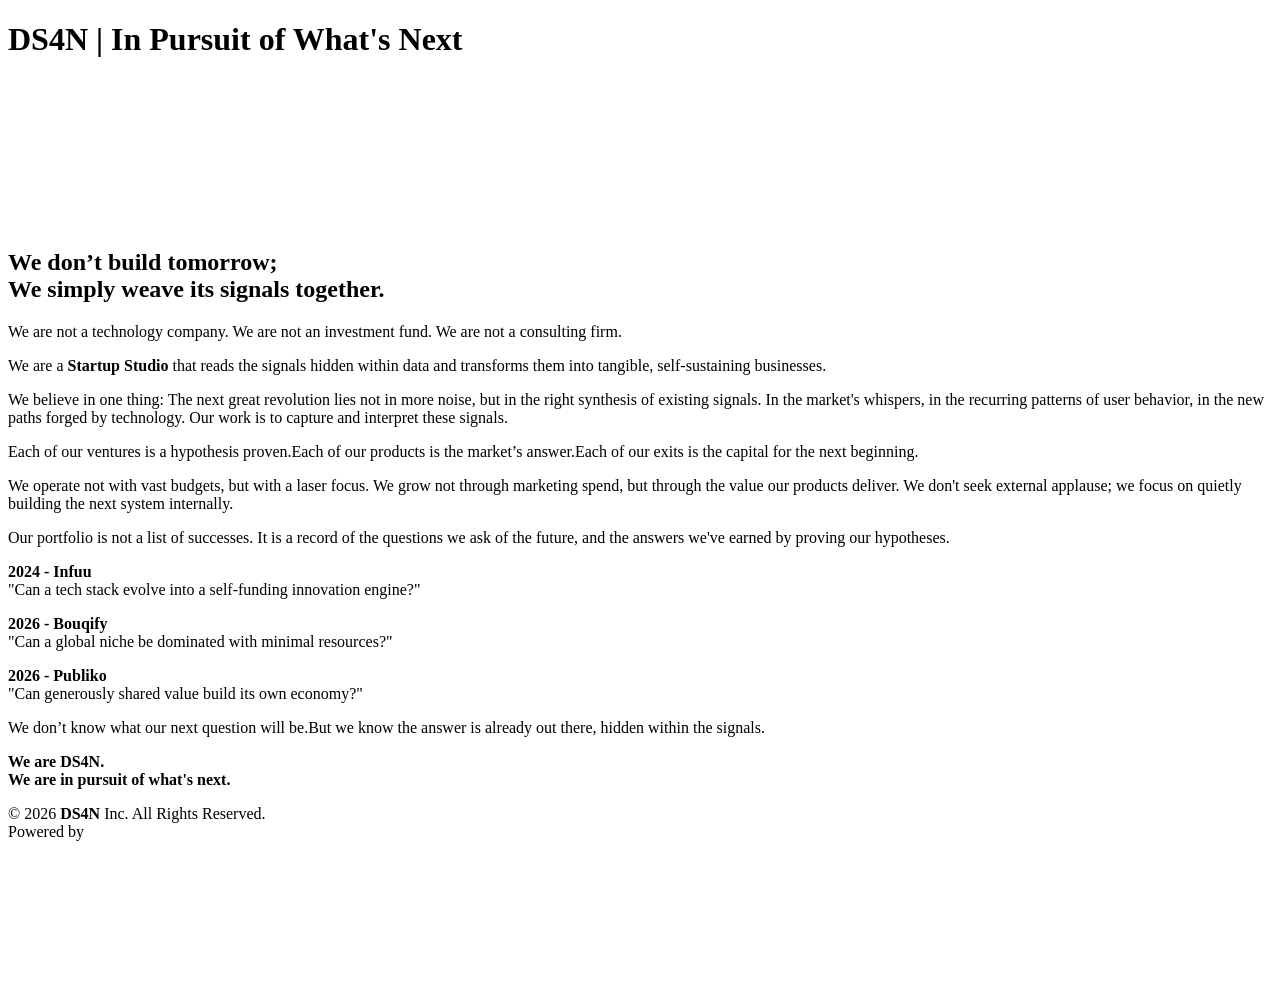
==== index.html @ c6f014de "add index.html" ====
<!DOCTYPE html>
<html lang="en">

<head>
    <meta charset="utf-8">
    <meta http-equiv="X-UA-Compatible" content="IE=edge">
    <meta name="viewport" content="width=device-width, user-scalable=yes, initial-scale=1, maximum-scale=5">
    <title>DS4N | In Pursuit of What's Next</title>
    <meta name="HandheldFriendly" content="True">
    <meta name="MobileOptimized" content="320">
	<meta property="og:locale" content="en-us" />
    <meta property="og:title"
        content="DS4N | In Pursuit of What's Next" />
    <meta property="og:description"
        content="We are a Startup Studio that reads the signals hidden in data, transforming them into self-sustaining ventures. We don't follow trends; we pursue what's next." />
    <meta property="og:type" content="article" />
    <meta property="og:image" content="https://www.ds4n.com/assets/img/vinyet.jpg" />
    <meta property="og:url" content="https://www.ds4n.com/" />
    <meta name="twitter:card" content="summary_large_image" />
    <meta name="twitter:title"
        content="DS4N | In Pursuit of What's Next" />
    <meta name="twitter:description"
        content="We are a Startup Studio that reads the signals hidden in data, transforming them into self-sustaining ventures. We don't follow trends; we pursue what's next." />
    <meta name="twitter:image" content="https://www.ds4n.com/assets/img/vinyet.jpg" />
    <meta name="twitter:url" content="https://www.ds4n.com/">
    <meta name="description"
        content="We are a Startup Studio that reads the signals hidden in data, transforming them into self-sustaining ventures. We don't follow trends; we pursue what's next.">
    <meta name="keywords"
        content="DS4N" />
    <meta name="copyright" content="2025, DS4N. All Rights Reserved" />
    <meta name="author" content="DS4N">
    <meta name="rating" content="General" />
    <meta name="robots" content="ALL" />
    <meta name="distribution" content="Global" />
    <link rel="canonical" href="https://www.ds4n.com/">
    <link rel="alternate" href="https://www.ds4n.com/" hreflang="x-default" />
	<link rel="image_src" href="https://www.ds4n.com/assets/img/vinyet.jpg" />
    <link rel="icon" type="image/png" href="/assets/ico/favicon-96x96.png" sizes="96x96" />
    <link rel="icon" type="image/svg+xml" href="/assets/ico/favicon.svg" />
    <link rel="shortcut icon" href="/favicon.ico" />
    <link rel="apple-touch-icon" sizes="180x180" href="/assets/ico/apple-touch-icon.png" />
    <meta name="apple-mobile-web-app-title" content="DS4N" />
    <link rel="manifest" href="/site.webmanifest" />

    <link rel="stylesheet" href="/assets/plugins/bootstrap-5.3.3-dist/css/bootstrap.css">
    <link rel="stylesheet" href="/assets/css/default.css?v=2">
    <link rel="stylesheet" href="/assets/css/responsive.css?v=2">
</head>

<body>
<h1 class="d-none">DS4N | In Pursuit of What's Next</h1>
    <main>
        <div class="container">
            <div class="home">
                <div class="logo">
                    <svg class="icon" width="435" height="145">
                        <use xlink:href="/assets/img/sprite.svg#ds4n-p"></use>
                    </svg>
                </div>
            </div>
            <div class="build">
                <div class="ds4n-summary">
                    <h2>We don’t build tomorrow;<br> We simply weave its signals together.</h2>
                    <p>We are not a technology company. We are not an investment fund. We are not a consulting firm.</p>
                    <p>We are a <strong>Startup Studio</strong> that reads the signals hidden within data and transforms
                        them into tangible, self-sustaining businesses.</p>
                    <p>We believe in one thing: The next great revolution lies not in more noise, but in the right
                        synthesis of existing signals. In the market's whispers, in the recurring patterns of user
                        behavior, in the new paths forged by technology. Our work is to capture and interpret these
                        signals.</p>
                    <p>Each of our ventures is a hypothesis proven.Each of our products is the market’s answer.Each of
                        our exits is the capital for the next beginning.</p>
                    <p>We operate not with vast budgets, but with a laser focus. We grow not through marketing spend, but through the value our products deliver. We don't seek external applause; we focus on quietly
                        building the next system internally.</p>
                    <p>Our portfolio is not a list of successes. It is a record of the questions we ask of the future,
                        and the answers we've earned by proving our hypotheses.</p>
                    <p><strong>2024 - Infuu</strong> <br> "Can a tech stack evolve into a self-funding innovation
                        engine?"</p>
                    <p><strong>2026 - Bouqify</strong> <br>

                        "Can a global niche be dominated with minimal resources?"</p>
                    <p><strong>2026 - Publiko</strong> <br>
                        "Can generously shared value build its own economy?"</p>
                    <p>We don’t know what our next question will be.But we know the answer is already out there, hidden
                        within the signals.</p>
                    <p class="mb-0"><strong>We are DS4N. <br>We are in pursuit of what's next.</strong></p>
                </div>
            </div>
        </div>

    </main>
    <footer id="footer">
        <section class="menu">
            <div class="copyright">
                <div class="container">
                    <div class="copyright-inner row">
                        <div class="col-md copyright-text df11 fw400 text-md-start text-center">
                            &copy; 2026 <strong>DS4N</strong> Inc. All Rights Reserved.
                        </div>
                        <div class="col-md-auto powered-by">
                            <span class="df14 fw400">Powered by</span>
                            <div class="logo">
                                <svg class="icon">
                                    <use xlink:href="/assets/img/sprite.svg#logo"></use>
                                </svg>
                            </div>
                        </div>

                    </div>
                </div>
            </div>
        </section>
    </footer>

    <script src="/assets/plugins/jquery/jquery-3.7.1.min.js"></script>
    <script src="/assets/plugins/jquery/jquery-migrate-1.4.1.min.js"></script>
    <script src="/assets/plugins/bootstrap-5.3.3-dist/js/bootstrap.bundle.min.js"></script>
    <script src="/assets/js/custom.js?v=2"></script>
<script defer src="https://static.cloudflareinsights.com/beacon.min.js/v4513226cdae34746b4dedf0b4dfa099e1781791509496" integrity="sha512-ZE9pZaUXND66v380QUtch/5sE9tPFh2zg45pR2PB0CVkCtOREv2AJKkSidISWkysEuQ0EH8faUU5du78bx87UQ==" data-cf-beacon='{"version":"2024.11.0","token":"d3afbbc1cd934278add8257d89484d7b","r":1,"server_timing":{"name":{"cfCacheStatus":true,"cfEdge":true,"cfExtPri":true,"cfL4":true,"cfOrigin":true,"cfSpeedBrain":true},"location_startswith":null}}' crossorigin="anonymous"></script>
</body>

</html>
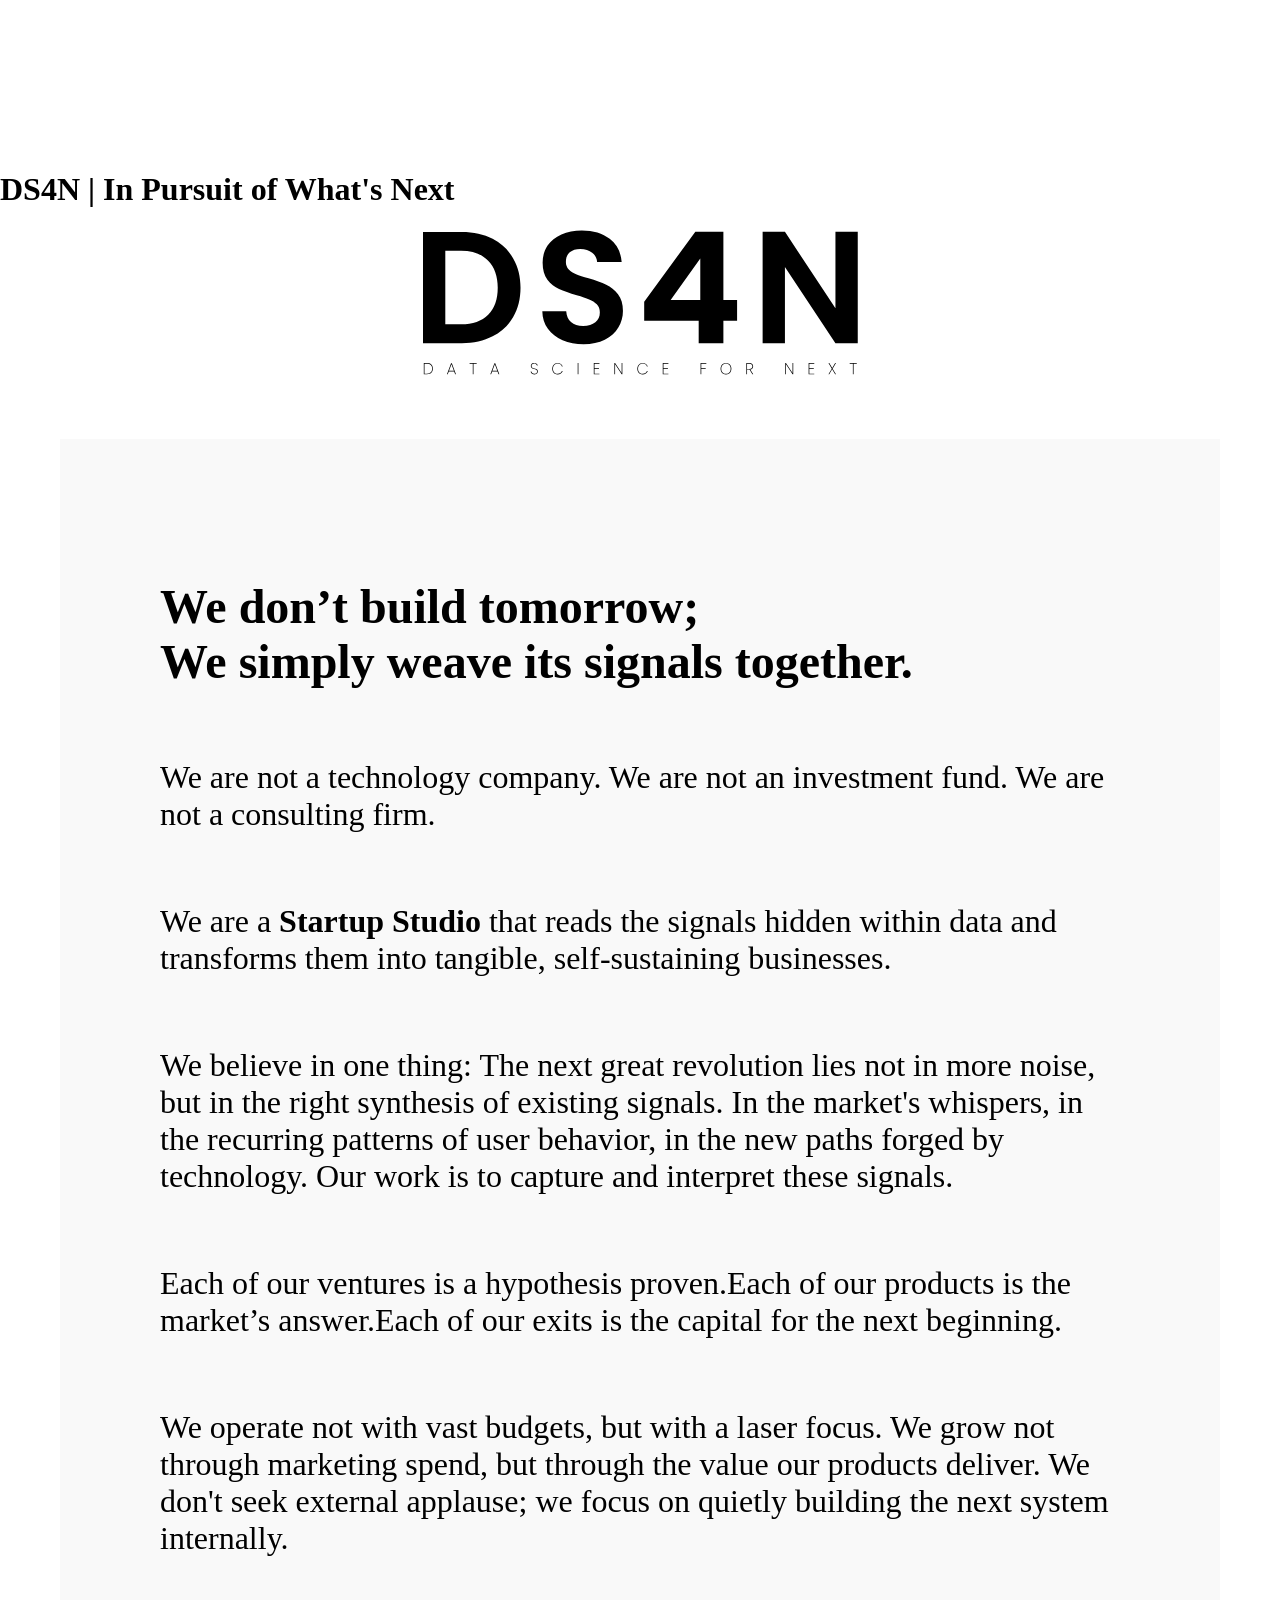
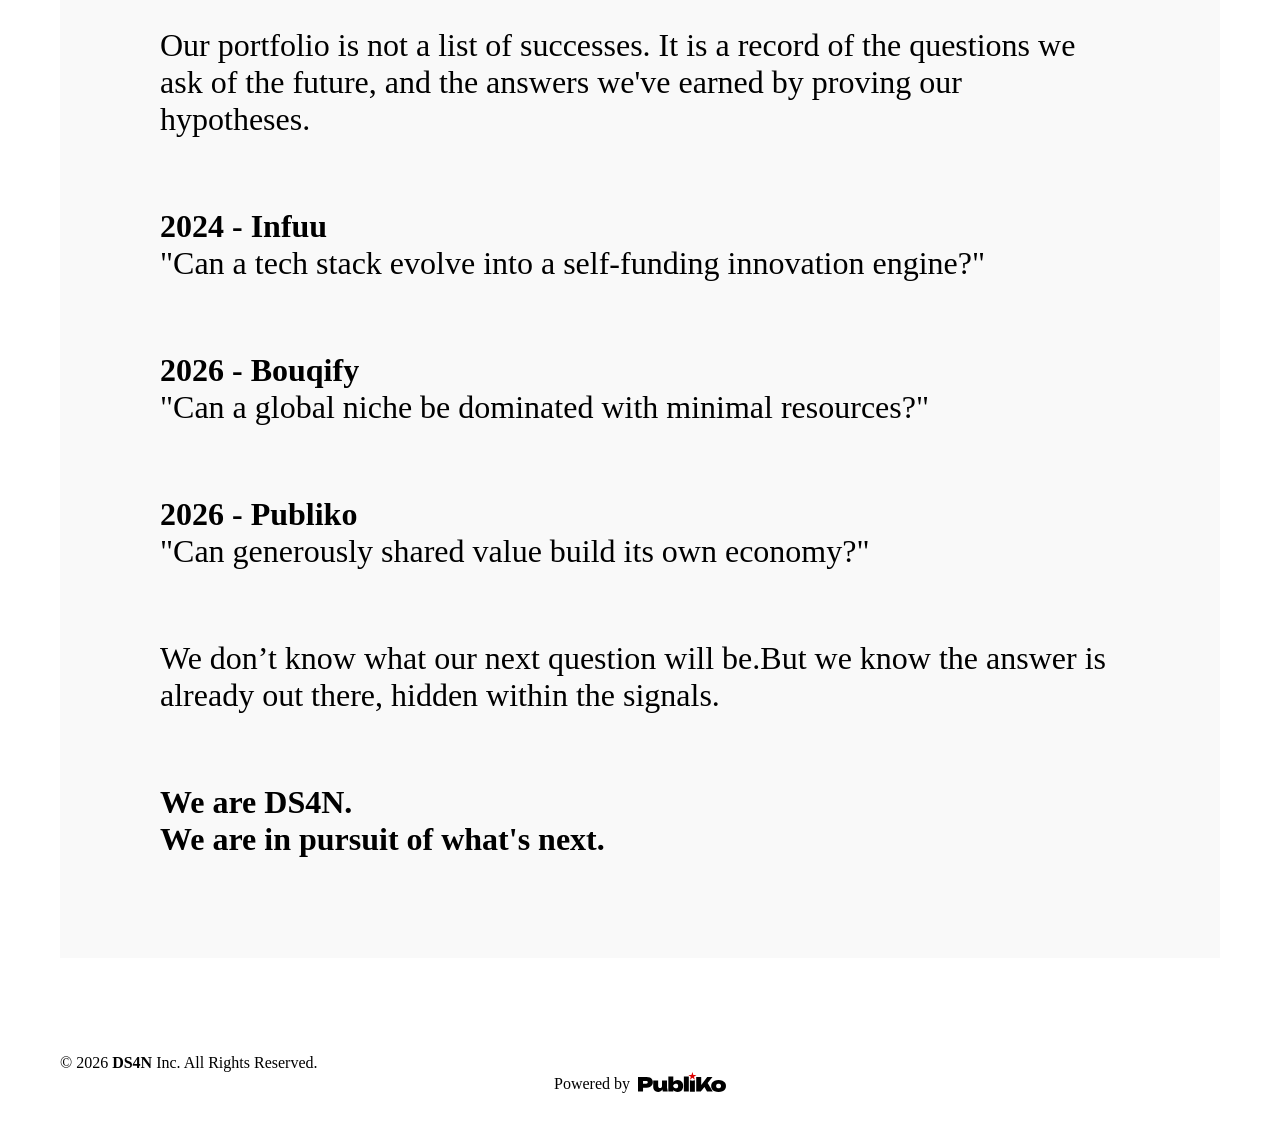
==== commit 1a26d63d: "trigger pages rebuild" ====
--- a/index.html
+++ b/index.html
@@ -119,4 +119,5 @@
 <script defer src="https://static.cloudflareinsights.com/beacon.min.js/v4513226cdae34746b4dedf0b4dfa099e1781791509496" integrity="sha512-ZE9pZaUXND66v380QUtch/5sE9tPFh2zg45pR2PB0CVkCtOREv2AJKkSidISWkysEuQ0EH8faUU5du78bx87UQ==" data-cf-beacon='{"version":"2024.11.0","token":"d3afbbc1cd934278add8257d89484d7b","r":1,"server_timing":{"name":{"cfCacheStatus":true,"cfEdge":true,"cfExtPri":true,"cfL4":true,"cfOrigin":true,"cfSpeedBrain":true},"location_startswith":null}}' crossorigin="anonymous"></script>
 </body>
 
-</html>+</html>
+<!-- published by hermes -->
--- a/assets/css/default.css
+++ b/assets/css/default.css
@@ -0,0 +1,184 @@
+@font-face {
+    font-family: 'Playfair Display';
+    src: url('/assets/fonts/subset-PlayfairDisplay-Medium.woff2') format('woff2'),
+        url('/assets/fonts/subset-PlayfairDisplay-Medium.woff') format('woff');
+    font-weight: 500;
+    font-style: normal;
+    font-display: swap;
+}
+
+@font-face {
+    font-family: 'Playfair Display';
+    src: url('/assets/fonts/subset-PlayfairDisplay-SemiBold.woff2') format('woff2'),
+        url('/assets/fonts/subset-PlayfairDisplay-SemiBold.woff') format('woff');
+    font-weight: 600;
+    font-style: normal;
+    font-display: swap;
+}
+
+@font-face {
+    font-family: 'Playfair Display';
+    src: url('/assets/fonts/subset-PlayfairDisplay-Regular.woff2') format('woff2'),
+        url('/assets/fonts/subset-PlayfairDisplay-Regular.woff') format('woff');
+    font-weight: normal;
+    font-style: normal;
+    font-display: swap;
+}
+
+@font-face {
+    font-family: 'Playfair Display';
+    src: url('/assets/fonts/subset-PlayfairDisplay-Black.woff2') format('woff2'),
+        url('/assets/fonts/subset-PlayfairDisplay-Black.woff') format('woff');
+    font-weight: 900;
+    font-style: normal;
+    font-display: swap;
+}
+
+@font-face {
+    font-family: 'Playfair Display';
+    src: url('/assets/fonts/subset-PlayfairDisplay-ExtraBold.woff2') format('woff2'),
+        url('/assets/fonts/subset-PlayfairDisplay-ExtraBold.woff') format('woff');
+    font-weight: bold;
+    font-style: normal;
+    font-display: swap;
+}
+
+@font-face {
+    font-family: 'Playfair Display';
+    src: url('/assets/fonts/subset-PlayfairDisplay-Bold.woff2') format('woff2'),
+        url('/assets/fonts/subset-PlayfairDisplay-Bold.woff') format('woff');
+    font-weight: bold;
+    font-style: normal;
+    font-display: swap;
+}
+
+@font-face {
+    font-family: 'Roboto';
+    src: url('/assets/fonts/subset-Roboto-Light.woff2') format('woff2'),
+        url('/assets/fonts/subset-Roboto-Light.woff') format('woff');
+    font-weight: 300;
+    font-style: normal;
+    font-display: swap;
+}
+
+@font-face {
+    font-family: 'Roboto';
+    src: url('/assets/fonts/subset-Roboto-Bold.woff2') format('woff2'),
+        url('/assets/fonts/subset-Roboto-Bold.woff') format('woff');
+    font-weight: bold;
+    font-style: normal;
+    font-display: swap;
+}
+
+@font-face {
+    font-family: 'Roboto';
+    src: url('/assets/fonts/subset-Roboto-ExtraBold.woff2') format('woff2'),
+        url('/assets/fonts/subset-Roboto-ExtraBold.woff') format('woff');
+    font-weight: bold;
+    font-style: normal;
+    font-display: swap;
+}
+
+@font-face {
+    font-family: 'Roboto';
+    src: url('/assets/fonts/subset-Roboto-ExtraLight.woff2') format('woff2'),
+        url('/assets/fonts/subset-Roboto-ExtraLight.woff') format('woff');
+    font-weight: 200;
+    font-style: normal;
+    font-display: swap;
+}
+
+@font-face {
+    font-family: 'Roboto';
+    src: url('/assets/fonts/subset-Roboto-Medium.woff2') format('woff2'),
+        url('/assets/fonts/subset-Roboto-Medium.woff') format('woff');
+    font-weight: 500;
+    font-style: normal;
+    font-display: swap;
+}
+
+@font-face {
+    font-family: 'Roboto';
+    src: url('/assets/fonts/subset-Roboto-SemiBold.woff2') format('woff2'),
+        url('/assets/fonts/subset-Roboto-SemiBold.woff') format('woff');
+    font-weight: 600;
+    font-style: normal;
+    font-display: swap;
+}
+
+@font-face {
+    font-family: 'Roboto';
+    src: url('/assets/fonts/subset-Roboto-Regular.woff2') format('woff2'),
+        url('/assets/fonts/subset-Roboto-Regular.woff') format('woff');
+    font-weight: normal;
+    font-style: normal;
+    font-display: swap;
+}
+
+@font-face {
+    font-family: 'Roboto';
+    src: url('/assets/fonts/subset-Roboto-Thin.woff2') format('woff2'),
+        url('/assets/fonts/subset-Roboto-Thin.woff') format('woff');
+    font-weight: 100;
+    font-style: normal;
+    font-display: swap;
+}
+
+@font-face {
+    font-family: 'Roboto';
+    src: url('/assets/fonts/subset-Roboto-Black.woff2') format('woff2'),
+        url('/assets/fonts/subset-Roboto-Black.woff') format('woff');
+    font-weight: 900;
+    font-style: normal;
+    font-display: swap;
+}
+
+
+
+
+
+
+
+
+
+body{font-family: "Playfair Display", serif;padding:0; margin:0;}
+.row, .container{
+    --bs-gutter-x: 1.875rem;
+}
+
+.build .ds4n-summary p, .build h2{margin-bottom: 70px;}
+.build p:last-child{margin-bottom: 0;}
+.build h2{font-size: 48px;}
+.build p{font-size: 32px;}
+.home{display: flex; align-items: center; justify-content: center;}
+.home a{display: inline-block;}
+.home .logo .icon{width: 100%; max-width: 435px; height: auto;}
+.build{padding: 60px;}
+.ds4n-summary{padding: 100px; background-color: #f9f9f9;}
+#footer .copyright{ color: #000; padding: 36px 0; }
+.copyright-inner {
+    align-items: center; 
+    flex-wrap: wrap;
+    gap: 20px;
+    padding: 0 60px;
+    font-family: "Roboto", serif;
+}
+
+.powered-by {
+    display: flex;
+    align-items: center; 
+    justify-content: center;
+    gap: 8px;
+}
+
+.powered-by .logo {
+    display: inline-flex;
+    align-items: center;
+    margin-bottom: 5px;
+}
+
+.powered-by .logo .icon {
+    width: 88px;
+    height: 20px;
+    color: #000;
+}
--- a/assets/css/responsive.css
+++ b/assets/css/responsive.css
@@ -0,0 +1,46 @@
+@media (min-width: 62em) {
+    body{padding-top:150px;}
+}
+@media (max-width: 61.95em) {
+    .container{
+        --bs-gutter-x: 2.5rem;
+    }
+    .row{
+        --bs-gutter-x: 1.5rem;
+    }
+    body{padding-top:71px;}
+    .container, .container-lg, .container-md, .container-sm, .container-xl, .container-xxl {max-width: 100%;}
+
+    .build{padding: 20px 0;}
+    .ds4n-summary{padding: 30px;}
+    .build .ds4n-summary p, .build h2{margin-bottom: 30px;}
+    .build h2{font-size: 36px;}
+    .build p{font-size: 20px;}
+}
+@media (max-width: 47.95em) {
+
+}
+@media (max-width: 24.95em) {
+
+}
+@media (min-width: 48em) and (max-width: 61.95em) {
+
+}
+@media (min-width: 62em) and (max-width: 74.95em) {
+
+}
+@media (min-width: 75em) {
+    .content p, .content .h1, .content .h2, .content .h3, .content .h4, .content .h5, .content .h6, .content h1, .content h2, .content h3, .content h4, .content h5, .content h6{margin-bottom: 1.875rem;}
+}
+
+/* @media (min-width: 48em) and (max-width: 74.99em) {
+    h1.df24{line-height: 1.2;}
+} */
+
+@media (min-width: 75em) and (max-width: 87.49em) {
+
+}
+
+@media (min-width: 87.5em) {
+    .container, .container-lg, .container-md, .container-sm, .container-xl, .container-xxl {max-width: 1400px;}
+}
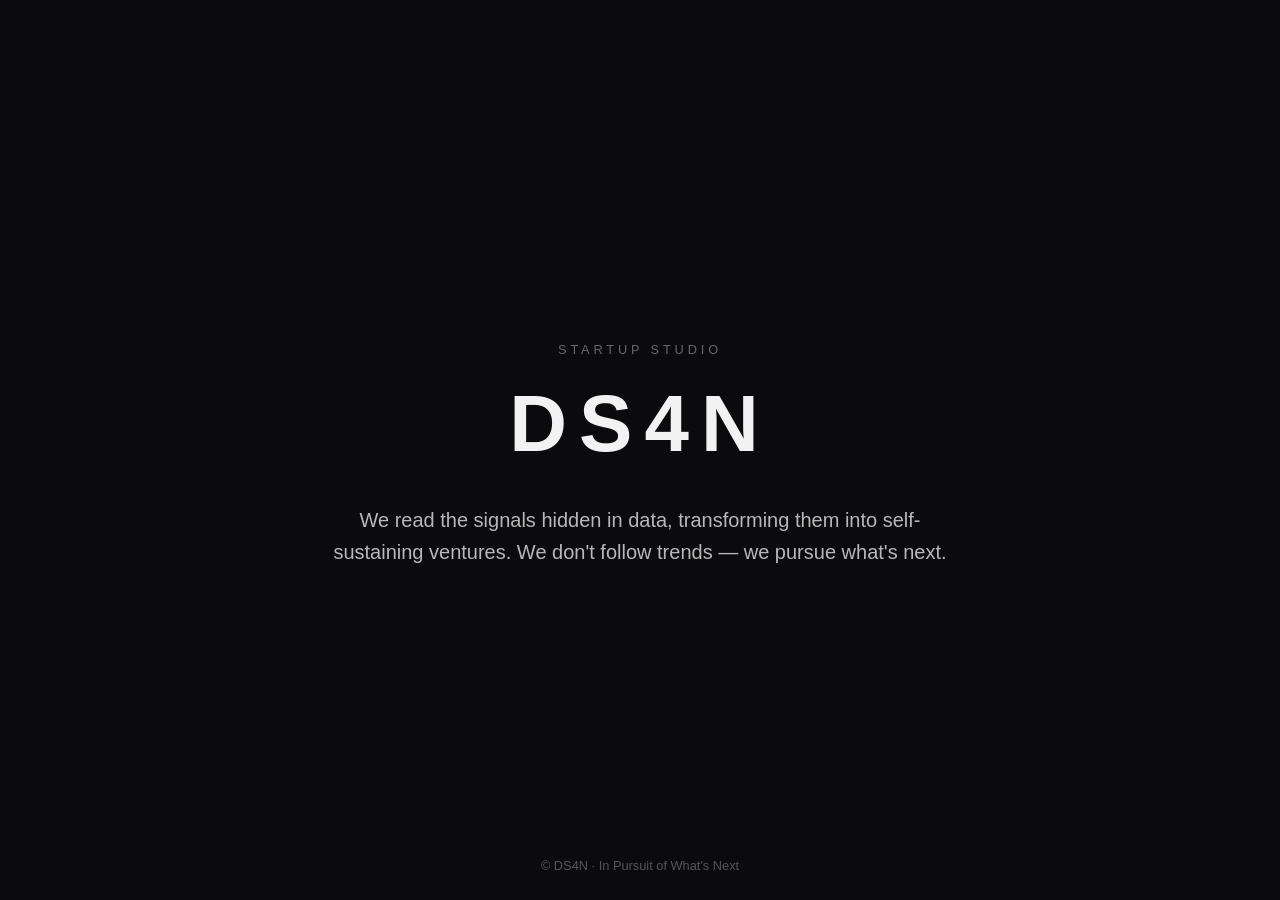
==== commit b6fa5017: "simplify: single-file minimal page" ====
--- a/index.html
+++ b/index.html
@@ -1,123 +1,30 @@
-<!DOCTYPE html>
-<html lang="en">
-
-<head>
-    <meta charset="utf-8">
-    <meta http-equiv="X-UA-Compatible" content="IE=edge">
-    <meta name="viewport" content="width=device-width, user-scalable=yes, initial-scale=1, maximum-scale=5">
-    <title>DS4N | In Pursuit of What's Next</title>
-    <meta name="HandheldFriendly" content="True">
-    <meta name="MobileOptimized" content="320">
-	<meta property="og:locale" content="en-us" />
-    <meta property="og:title"
-        content="DS4N | In Pursuit of What's Next" />
-    <meta property="og:description"
-        content="We are a Startup Studio that reads the signals hidden in data, transforming them into self-sustaining ventures. We don't follow trends; we pursue what's next." />
-    <meta property="og:type" content="article" />
-    <meta property="og:image" content="https://www.ds4n.com/assets/img/vinyet.jpg" />
-    <meta property="og:url" content="https://www.ds4n.com/" />
-    <meta name="twitter:card" content="summary_large_image" />
-    <meta name="twitter:title"
-        content="DS4N | In Pursuit of What's Next" />
-    <meta name="twitter:description"
-        content="We are a Startup Studio that reads the signals hidden in data, transforming them into self-sustaining ventures. We don't follow trends; we pursue what's next." />
-    <meta name="twitter:image" content="https://www.ds4n.com/assets/img/vinyet.jpg" />
-    <meta name="twitter:url" content="https://www.ds4n.com/">
-    <meta name="description"
-        content="We are a Startup Studio that reads the signals hidden in data, transforming them into self-sustaining ventures. We don't follow trends; we pursue what's next.">
-    <meta name="keywords"
-        content="DS4N" />
-    <meta name="copyright" content="2025, DS4N. All Rights Reserved" />
-    <meta name="author" content="DS4N">
-    <meta name="rating" content="General" />
-    <meta name="robots" content="ALL" />
-    <meta name="distribution" content="Global" />
-    <link rel="canonical" href="https://www.ds4n.com/">
-    <link rel="alternate" href="https://www.ds4n.com/" hreflang="x-default" />
-	<link rel="image_src" href="https://www.ds4n.com/assets/img/vinyet.jpg" />
-    <link rel="icon" type="image/png" href="/assets/ico/favicon-96x96.png" sizes="96x96" />
-    <link rel="icon" type="image/svg+xml" href="/assets/ico/favicon.svg" />
-    <link rel="shortcut icon" href="/favicon.ico" />
-    <link rel="apple-touch-icon" sizes="180x180" href="/assets/ico/apple-touch-icon.png" />
-    <meta name="apple-mobile-web-app-title" content="DS4N" />
-    <link rel="manifest" href="/site.webmanifest" />
-
-    <link rel="stylesheet" href="/assets/plugins/bootstrap-5.3.3-dist/css/bootstrap.css">
-    <link rel="stylesheet" href="/assets/css/default.css?v=2">
-    <link rel="stylesheet" href="/assets/css/responsive.css?v=2">
-</head>
-
-<body>
-<h1 class="d-none">DS4N | In Pursuit of What's Next</h1>
-    <main>
-        <div class="container">
-            <div class="home">
-                <div class="logo">
-                    <svg class="icon" width="435" height="145">
-                        <use xlink:href="/assets/img/sprite.svg#ds4n-p"></use>
-                    </svg>
-                </div>
-            </div>
-            <div class="build">
-                <div class="ds4n-summary">
-                    <h2>We don’t build tomorrow;<br> We simply weave its signals together.</h2>
-                    <p>We are not a technology company. We are not an investment fund. We are not a consulting firm.</p>
-                    <p>We are a <strong>Startup Studio</strong> that reads the signals hidden within data and transforms
-                        them into tangible, self-sustaining businesses.</p>
-                    <p>We believe in one thing: The next great revolution lies not in more noise, but in the right
-                        synthesis of existing signals. In the market's whispers, in the recurring patterns of user
-                        behavior, in the new paths forged by technology. Our work is to capture and interpret these
-                        signals.</p>
-                    <p>Each of our ventures is a hypothesis proven.Each of our products is the market’s answer.Each of
-                        our exits is the capital for the next beginning.</p>
-                    <p>We operate not with vast budgets, but with a laser focus. We grow not through marketing spend, but through the value our products deliver. We don't seek external applause; we focus on quietly
-                        building the next system internally.</p>
-                    <p>Our portfolio is not a list of successes. It is a record of the questions we ask of the future,
-                        and the answers we've earned by proving our hypotheses.</p>
-                    <p><strong>2024 - Infuu</strong> <br> "Can a tech stack evolve into a self-funding innovation
-                        engine?"</p>
-                    <p><strong>2026 - Bouqify</strong> <br>
-
-                        "Can a global niche be dominated with minimal resources?"</p>
-                    <p><strong>2026 - Publiko</strong> <br>
-                        "Can generously shared value build its own economy?"</p>
-                    <p>We don’t know what our next question will be.But we know the answer is already out there, hidden
-                        within the signals.</p>
-                    <p class="mb-0"><strong>We are DS4N. <br>We are in pursuit of what's next.</strong></p>
-                </div>
-            </div>
-        </div>
-
-    </main>
-    <footer id="footer">
-        <section class="menu">
-            <div class="copyright">
-                <div class="container">
-                    <div class="copyright-inner row">
-                        <div class="col-md copyright-text df11 fw400 text-md-start text-center">
-                            &copy; 2026 <strong>DS4N</strong> Inc. All Rights Reserved.
-                        </div>
-                        <div class="col-md-auto powered-by">
-                            <span class="df14 fw400">Powered by</span>
-                            <div class="logo">
-                                <svg class="icon">
-                                    <use xlink:href="/assets/img/sprite.svg#logo"></use>
-                                </svg>
-                            </div>
-                        </div>
-
-                    </div>
-                </div>
-            </div>
-        </section>
-    </footer>
-
-    <script src="/assets/plugins/jquery/jquery-3.7.1.min.js"></script>
-    <script src="/assets/plugins/jquery/jquery-migrate-1.4.1.min.js"></script>
-    <script src="/assets/plugins/bootstrap-5.3.3-dist/js/bootstrap.bundle.min.js"></script>
-    <script src="/assets/js/custom.js?v=2"></script>
-<script defer src="https://static.cloudflareinsights.com/beacon.min.js/v4513226cdae34746b4dedf0b4dfa099e1781791509496" integrity="sha512-ZE9pZaUXND66v380QUtch/5sE9tPFh2zg45pR2PB0CVkCtOREv2AJKkSidISWkysEuQ0EH8faUU5du78bx87UQ==" data-cf-beacon='{"version":"2024.11.0","token":"d3afbbc1cd934278add8257d89484d7b","r":1,"server_timing":{"name":{"cfCacheStatus":true,"cfEdge":true,"cfExtPri":true,"cfL4":true,"cfOrigin":true,"cfSpeedBrain":true},"location_startswith":null}}' crossorigin="anonymous"></script>
-</body>
-
+<!DOCTYPE html>
+<html lang="en">
+<head>
+<meta charset="utf-8">
+<meta name="viewport" content="width=device-width, initial-scale=1">
+<title>DS4N | In Pursuit of What's Next</title>
+<link rel="icon" href="favicon.ico">
+<style>
+  *{margin:0;padding:0;box-sizing:border-box}
+  html,body{height:100%}
+  body{
+    font-family:-apple-system,BlinkMacSystemFont,"Segoe UI",Roboto,Helvetica,Arial,sans-serif;
+    background:#0b0b0d;color:#f2f2f2;
+    display:flex;flex-direction:column;align-items:center;justify-content:center;
+    text-align:center;min-height:100vh;padding:2rem;line-height:1.6;
+  }
+  h1{font-size:clamp(2.5rem,8vw,5rem);letter-spacing:.15em;font-weight:800;margin-bottom:1rem}
+  p{max-width:640px;font-size:clamp(1rem,2.5vw,1.25rem);color:#b8b8b8}
+  .tag{margin-top:.5rem;font-size:.8rem;letter-spacing:.3em;text-transform:uppercase;color:#666}
+  footer{position:fixed;bottom:1.5rem;font-size:.8rem;color:#555}
+  a{color:#f2f2f2;text-decoration:none;border-bottom:1px solid #444}
+</style>
+</head>
+<body>
+  <div class="tag">Startup Studio</div>
+  <h1>DS4N</h1>
+  <p>We read the signals hidden in data, transforming them into self-sustaining ventures. We don't follow trends &mdash; we pursue what's next.</p>
+  <footer>&copy; DS4N &middot; In Pursuit of What's Next</footer>
+</body>
 </html>
-<!-- published by hermes -->
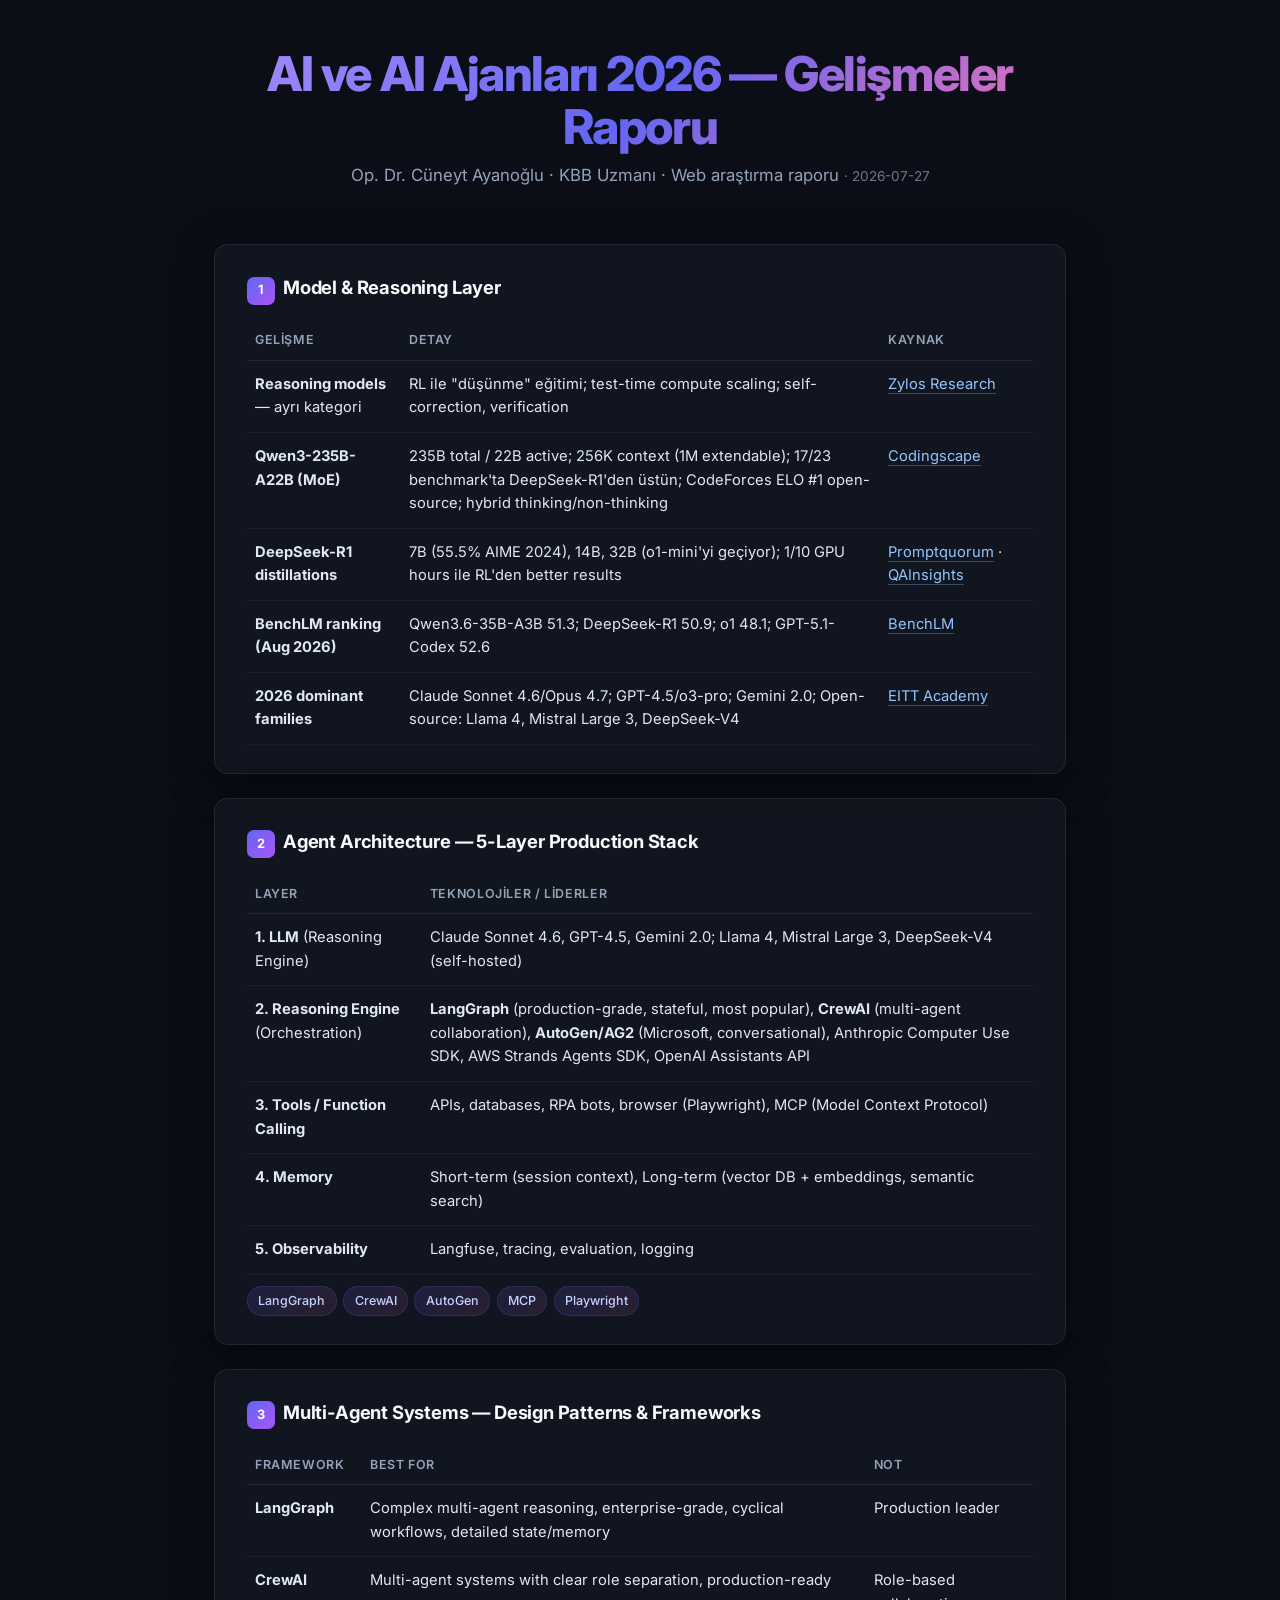
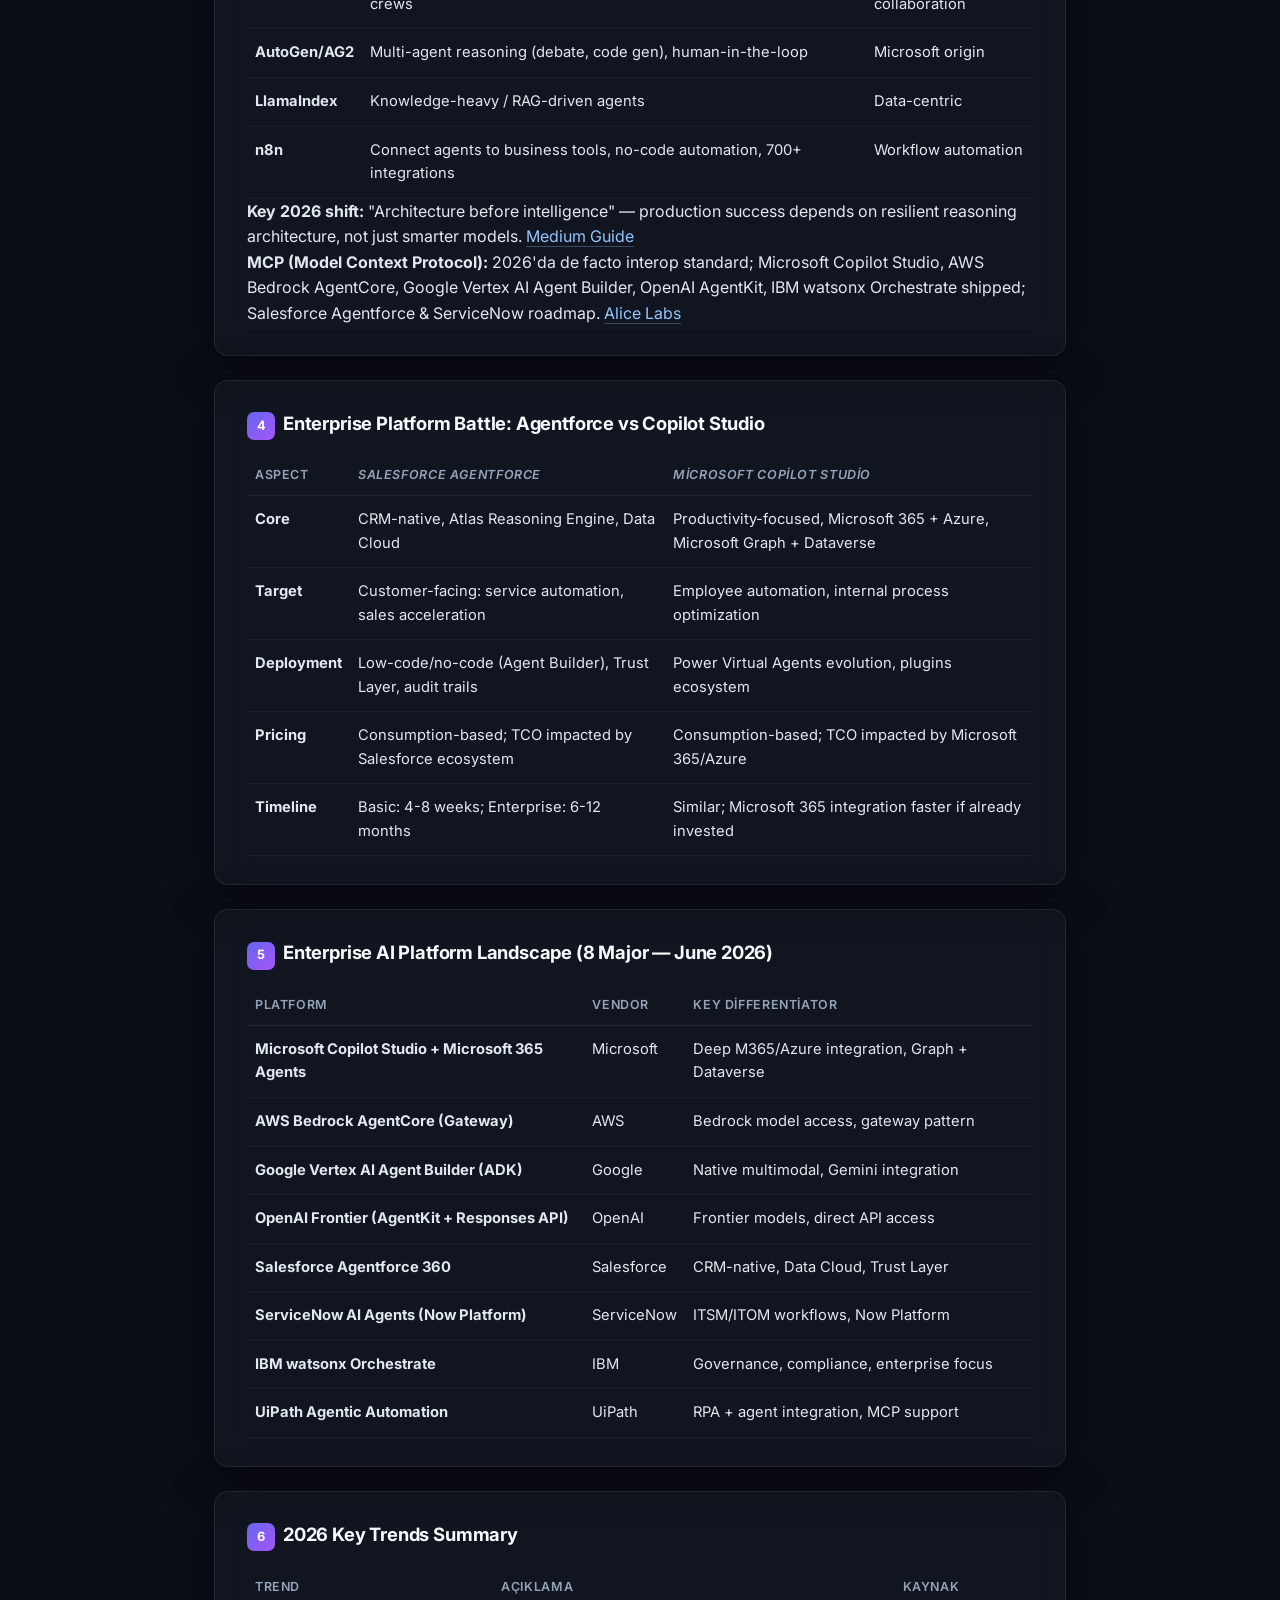
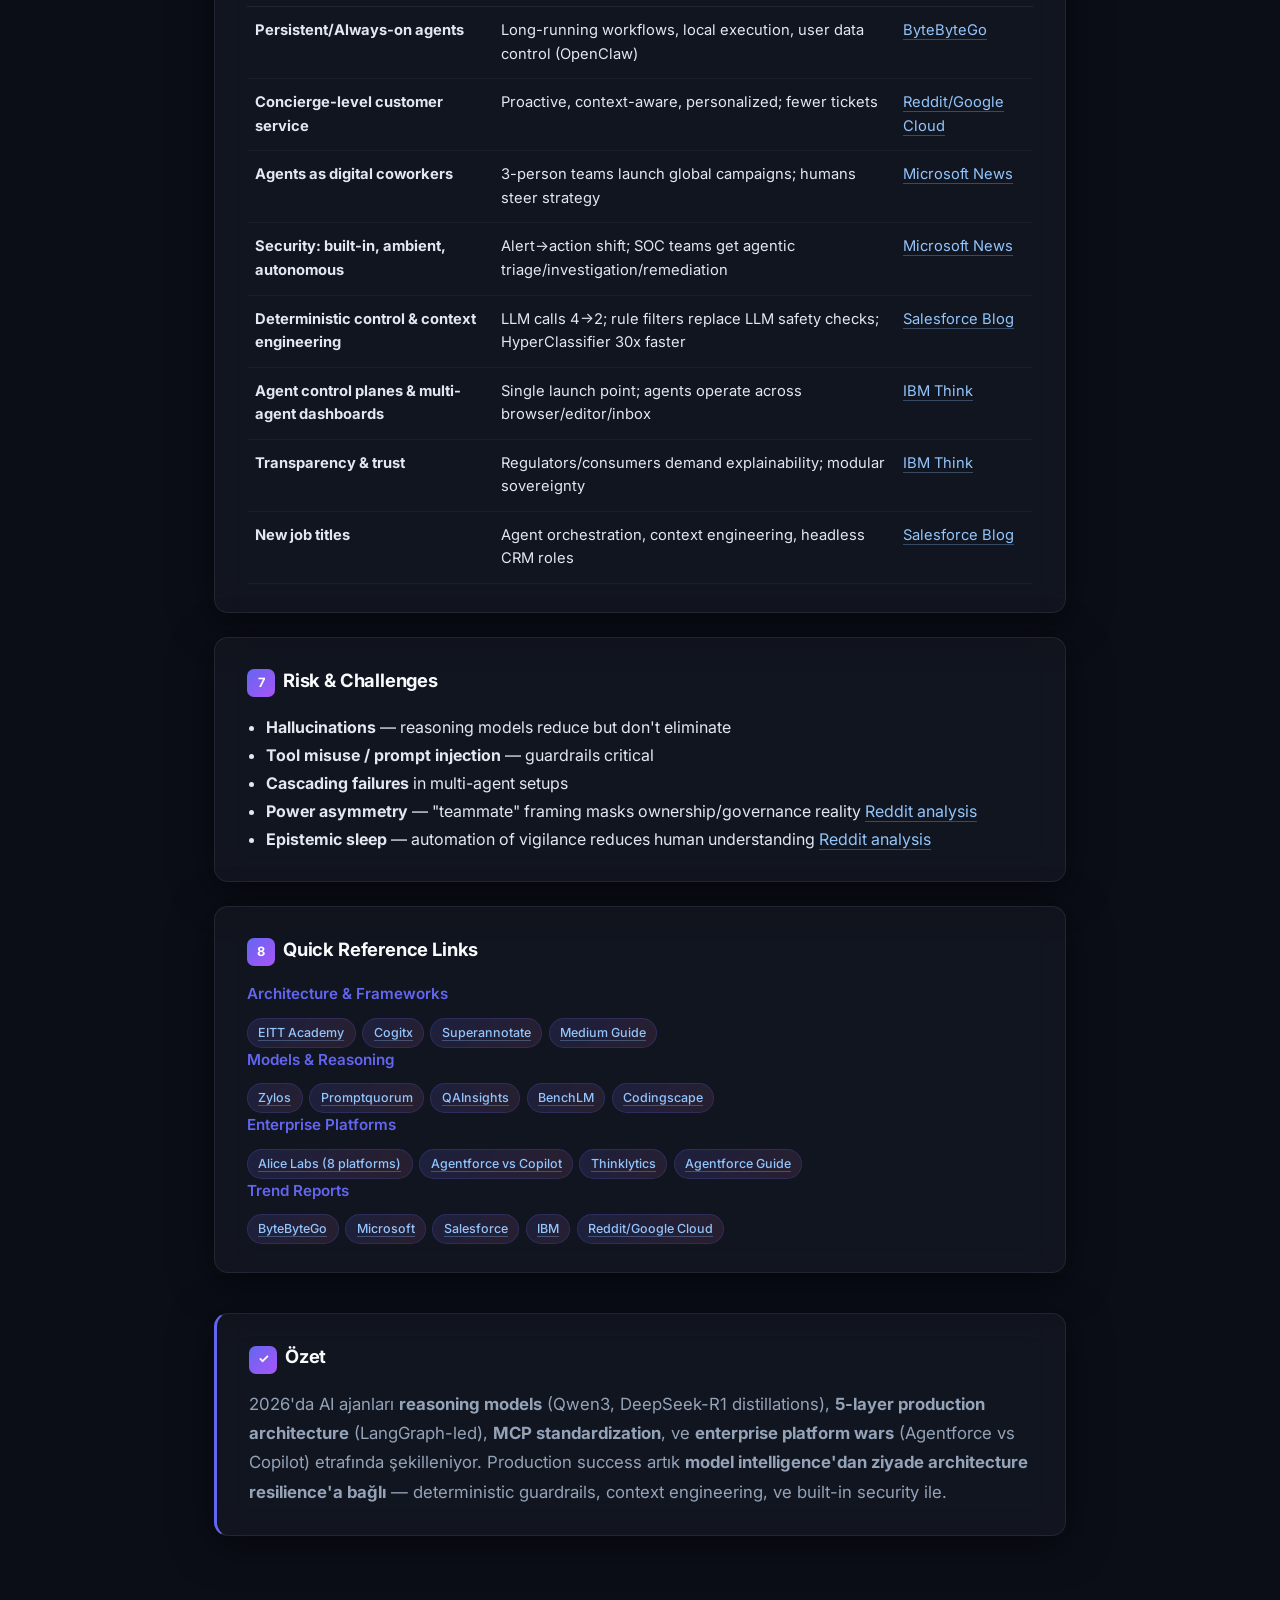
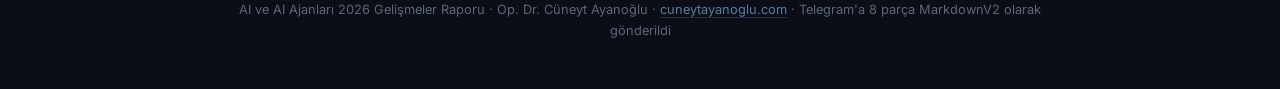
==== commit 1e094876: "Deploy AI daily report (index.html) - 2026-07-27" ====
--- a/index.html
+++ b/index.html
@@ -1,30 +1,230 @@
 <!DOCTYPE html>
-<html lang="en">
+<html lang="tr">
 <head>
-<meta charset="utf-8">
-<meta name="viewport" content="width=device-width, initial-scale=1">
-<title>DS4N | In Pursuit of What's Next</title>
-<link rel="icon" href="favicon.ico">
+<meta charset="UTF-8">
+<meta name="viewport" content="width=device-width, initial-scale=1.0">
+<title>AI ve AI Ajanları 2026 — Gelişmeler Raporu</title>
 <style>
-  *{margin:0;padding:0;box-sizing:border-box}
-  html,body{height:100%}
-  body{
-    font-family:-apple-system,BlinkMacSystemFont,"Segoe UI",Roboto,Helvetica,Arial,sans-serif;
-    background:#0b0b0d;color:#f2f2f2;
-    display:flex;flex-direction:column;align-items:center;justify-content:center;
-    text-align:center;min-height:100vh;padding:2rem;line-height:1.6;
-  }
-  h1{font-size:clamp(2.5rem,8vw,5rem);letter-spacing:.15em;font-weight:800;margin-bottom:1rem}
-  p{max-width:640px;font-size:clamp(1rem,2.5vw,1.25rem);color:#b8b8b8}
-  .tag{margin-top:.5rem;font-size:.8rem;letter-spacing:.3em;text-transform:uppercase;color:#666}
-  footer{position:fixed;bottom:1.5rem;font-size:.8rem;color:#555}
-  a{color:#f2f2f2;text-decoration:none;border-bottom:1px solid #444}
+@import url('https://fonts.googleapis.com/css2?family=Inter:wght@300;400;600;800&family=JetBrains+Mono:wght@400;500&display=swap');
+:root {
+  --bg: #0b0e17;
+  --surface: #11152a;
+  --surface-2: #171b3a;
+  --text: #e2e8f0;
+  --text-dim: #94a3b8;
+  --accent: #6366f1;
+  --accent-glow: rgba(99,102,241,0.25);
+  --border: rgba(148,163,184,0.12);
+  --radius: 14px;
+  --shadow: 0 8px 40px rgba(0,0,0,0.5);
+}
+* { margin:0; padding:0; box-sizing:border-box; }
+html { scroll-behavior: smooth; }
+body {
+  background: radial-gradient(1200px 800px at 10% -10%, var(--accent-glow), transparent 60%),
+              radial-gradient(1000px 700px at 110% 110%, rgba(236,72,153,0.08), transparent 60%),
+              var(--bg);
+  color: var(--text);
+  font-family: 'Inter', system-ui, -apple-system, sans-serif;
+  line-height: 1.6;
+  padding: 3rem 1.5rem;
+  max-width: 900px;
+  margin: 0 auto;
+}
+header { margin-bottom: 3.5rem; text-align: center; }
+header h1 {
+  font-size: 3rem; font-weight: 800; letter-spacing: -0.03em; line-height: 1.1;
+  background: linear-gradient(135deg, #a78bfa, #6366f1, #f472b6); -webkit-background-clip: text; -webkit-text-fill-color: transparent; background-clip: text;
+  margin-bottom: 0.5rem;
+}
+.subtitle { color: var(--text-dim); font-size: 1.05rem; }
+.subtitle .date { color: var(--text-dim); font-size: 0.85rem; opacity: 0.7; }
+.card {
+  background: rgba(255,255,255,0.03); backdrop-filter: blur(16px) saturate(1.2);
+  border: 1px solid var(--border); border-radius: var(--radius);
+  padding: 1.75rem 2rem; margin-bottom: 1.5rem;
+  box-shadow: var(--shadow);
+  transition: transform .15s ease, border-color .2s ease;
+}
+.card:hover { border-color: rgba(148,163,184,0.25); transform: translateY(-2px); }
+.card h2 { font-size: 1.15rem; font-weight: 700; color: #f8fafc; margin-bottom: 1rem; letter-spacing: -0.01em; }
+.card h3 { font-size: 0.95rem; font-weight: 600; color: var(--accent); margin-bottom: 0.5rem; }
+.subtitle-tag { color: var(--text-dim); font-size: 0.82rem; margin-top: 0.25rem; }
+
+/* Tables */
+table { width: 100%; border-collapse: collapse; font-size: 0.92rem; }
+thead th { text-align: left; padding: 0.6rem 0.5rem; color: var(--text-dim); font-weight: 600; font-size: 0.78rem; text-transform: uppercase; letter-spacing: 0.05em; border-bottom: 1px solid var(--border); }
+tbody td { padding: 0.75rem 0.5rem; border-bottom: 1px solid rgba(148,163,184,0.06); vertical-align: top; }
+tbody tr:hover td { background: rgba(255,255,255,0.02); }
+.code-row code { font-family: 'JetBrains Mono', monospace; background: rgba(255,255,255,0.05); padding: 0.1rem 0.35rem; border-radius: 4px; font-size: 0.82em; color: #93c5fd; }
+
+/* Tags / pills */
+.tags { display: flex; flex-wrap: wrap; gap: 0.4rem; margin-top: 0.7rem; }
+.tag { background: linear-gradient(135deg, rgba(99,102,241,0.15), rgba(244,114,182,0.1)); border: 1px solid rgba(99,102,241,0.2); color: #c7d2fe; padding: 0.25rem 0.65rem; border-radius: 999px; font-size: 0.78rem; font-weight: 500; }
+
+/* Section dividers */
+.section-num { display: inline-flex; align-items: center; justify-content: center; width: 28px; height: 28px; border-radius: 7px; background: linear-gradient(135deg, #6366f1, #a855f7); color: #fff; font-weight: 700; font-size: 0.8rem; margin-right: 0.5rem; flex-shrink: 0; }
+
+/* Link styling */
+a { color: #93c5fd; text-decoration: none; border-bottom: 1px solid rgba(147,197,253,0.3); transition: border-color .2s; }
+a:hover { border-color: #93c5fd; }
+
+/* Footer */
+footer { text-align: center; margin-top: 4rem; color: var(--text-dim); font-size: 0.8rem; opacity: 0.6; }
+
+/* Responsive */
+@media (max-width: 640px) {
+  body { padding: 1.5rem 1rem; }
+  header h1 { font-size: 2.2rem; }
+  .card { padding: 1.25rem 1.25rem; }
+  table { font-size: 0.82rem; }
+}
 </style>
 </head>
 <body>
-  <div class="tag">Startup Studio</div>
-  <h1>DS4N</h1>
-  <p>We read the signals hidden in data, transforming them into self-sustaining ventures. We don't follow trends &mdash; we pursue what's next.</p>
-  <footer>&copy; DS4N &middot; In Pursuit of What's Next</footer>
+<header>
+  <h1>AI ve AI Ajanları 2026 — Gelişmeler Raporu</h1>
+  <p class="subtitle">Op. Dr. Cüneyt Ayanoğlu · KBB Uzmanı · Web araştırma raporu <span class="date">· 2026-07-27</span></p>
+</header>
+
+<!-- Section 1 -->
+<section class="card" id="sec-1">
+  <h2><span class="section-num">1</span>Model & Reasoning Layer</h2>
+  <table>
+    <thead>
+      <tr><th>Gelişme</th><th>Detay</th><th>Kaynak</th></tr>
+    </thead>
+    <tbody>
+      <tr><td><strong>Reasoning models</strong> — ayrı kategori</td><td>RL ile "düşünme" eğitimi; test-time compute scaling; self-correction, verification</td><td><a href="https://zylos.ai/research/2026-01-24-ai-reasoning-models">Zylos Research</a></td></tr>
+      <tr><td><strong>Qwen3-235B-A22B (MoE)</strong></td><td>235B total / 22B active; 256K context (1M extendable); 17/23 benchmark'ta DeepSeek-R1'den üstün; CodeForces ELO #1 open-source; hybrid thinking/non-thinking</td><td><a href="https://codingscape.com/blog/most-powerful-llms-large-language-models">Codingscape</a></td></tr>
+      <tr><td><strong>DeepSeek-R1 distillations</strong></td><td>7B (55.5% AIME 2024), 14B, 32B (o1-mini'yi geçiyor); 1/10 GPU hours ile RL'den better results</td><td><a href="https://www.promptquorum.com/local-llms/best-local-reasoning-model-deepseek-r1-2026">Promptquorum</a> · <a href="https://qainsights.com/qwen3-vs-deepseek-r1-which-open-source-reasoning-model">QAInsights</a></td></tr>
+      <tr><td><strong>BenchLM ranking (Aug 2026)</strong></td><td>Qwen3.6-35B-A3B 51.3; DeepSeek-R1 50.9; o1 48.1; GPT-5.1-Codex 52.6</td><td><a href="https://benchlm.ai/best/reasoning-models">BenchLM</a></td></tr>
+      <tr><td><strong>2026 dominant families</strong></td><td>Claude Sonnet 4.6/Opus 4.7; GPT-4.5/o3-pro; Gemini 2.0; Open-source: Llama 4, Mistral Large 3, DeepSeek-V4</td><td><a href="https://eitt.academy/knowledge-base/ai-agents-2026-guide-from-llm-to-multi-agent-systems">EITT Academy</a></td></tr>
+    </tbody>
+  </table>
+</section>
+
+<!-- Section 2 -->
+<section class="card" id="sec-2">
+  <h2><span class="section-num">2</span>Agent Architecture — 5-Layer Production Stack</h2>
+  <table>
+    <thead><tr><th>Layer</th><th>Teknolojiler / Liderler</th></tr></thead>
+    <tbody>
+      <tr><td><strong>1. LLM</strong> (Reasoning Engine)</td><td>Claude Sonnet 4.6, GPT-4.5, Gemini 2.0; Llama 4, Mistral Large 3, DeepSeek-V4 (self-hosted)</td></tr>
+      <tr><td><strong>2. Reasoning Engine</strong> (Orchestration)</td><td><strong>LangGraph</strong> (production-grade, stateful, most popular), <strong>CrewAI</strong> (multi-agent collaboration), <strong>AutoGen/AG2</strong> (Microsoft, conversational), Anthropic Computer Use SDK, AWS Strands Agents SDK, OpenAI Assistants API</td></tr>
+      <tr><td><strong>3. Tools / Function Calling</strong></td><td>APIs, databases, RPA bots, browser (Playwright), MCP (Model Context Protocol)</td></tr>
+      <tr><td><strong>4. Memory</strong></td><td>Short-term (session context), Long-term (vector DB + embeddings, semantic search)</td></tr>
+      <tr><td><strong>5. Observability</strong></td><td>Langfuse, tracing, evaluation, logging</td></tr>
+    </tbody>
+  </table>
+  <div class="tags"><span class="tag">LangGraph</span><span class="tag">CrewAI</span><span class="tag">AutoGen</span><span class="tag">MCP</span><span class="tag">Playwright</span></div>
+</section>
+
+<!-- Section 3 -->
+<section class="card" id="sec-3">
+  <h2><span class="section-num">3</span>Multi-Agent Systems — Design Patterns & Frameworks</h2>
+  <table>
+    <thead><tr><th>Framework</th><th>Best For</th><th>Not</th></tr></thead>
+    <tbody>
+      <tr><td><strong>LangGraph</strong></td><td>Complex multi-agent reasoning, enterprise-grade, cyclical workflows, detailed state/memory</td><td>Production leader</td></tr>
+      <tr><td><strong>CrewAI</strong></td><td>Multi-agent systems with clear role separation, production-ready crews</td><td>Role-based collaboration</td></tr>
+      <tr><td><strong>AutoGen/AG2</strong></td><td>Multi-agent reasoning (debate, code gen), human-in-the-loop</td><td>Microsoft origin</td></tr>
+      <tr><td><strong>LlamaIndex</strong></td><td>Knowledge-heavy / RAG-driven agents</td><td>Data-centric</td></tr>
+      <tr><td><strong>n8n</strong></td><td>Connect agents to business tools, no-code automation, 700+ integrations</td><td>Workflow automation</td></tr>
+    </tbody>
+  </table>
+  <p><strong>Key 2026 shift:</strong> "Architecture before intelligence" — production success depends on resilient reasoning architecture, not just smarter models. <a href="https://medium.com/@nraman.n6/building-resilient-multi-agent-reasoning-systems-a-practical-guide-for-2026-23992ab8156f">Medium Guide</a></p>
+  <p><strong>MCP (Model Context Protocol):</strong> 2026'da de facto interop standard; Microsoft Copilot Studio, AWS Bedrock AgentCore, Google Vertex AI Agent Builder, OpenAI AgentKit, IBM watsonx Orchestrate shipped; Salesforce Agentforce & ServiceNow roadmap. <a href="https://alicelabs.ai/en/insights/top-enterprise-ai-platforms-2026">Alice Labs</a></p>
+</section>
+
+<!-- Section 4 -->
+<section class="card" id="sec-4">
+  <h2><span class="section-num">4</span>Enterprise Platform Battle: Agentforce vs Copilot Studio</h2>
+  <table>
+    <thead><tr><th>Aspect</th><th><em>Salesforce Agentforce</em></th><th><em>Microsoft Copilot Studio</em></th></tr></thead>
+    <tbody>
+      <tr><td><strong>Core</strong></td><td>CRM-native, Atlas Reasoning Engine, Data Cloud</td><td>Productivity-focused, Microsoft 365 + Azure, Microsoft Graph + Dataverse</td></tr>
+      <tr><td><strong>Target</strong></td><td>Customer-facing: service automation, sales acceleration</td><td>Employee automation, internal process optimization</td></tr>
+      <tr><td><strong>Deployment</strong></td><td>Low-code/no-code (Agent Builder), Trust Layer, audit trails</td><td>Power Virtual Agents evolution, plugins ecosystem</td></tr>
+      <tr><td><strong>Pricing</strong></td><td>Consumption-based; TCO impacted by Salesforce ecosystem</td><td>Consumption-based; TCO impacted by Microsoft 365/Azure</td></tr>
+      <tr><td><strong>Timeline</strong></td><td>Basic: 4-8 weeks; Enterprise: 6-12 months</td><td>Similar; Microsoft 365 integration faster if already invested</td></tr>
+    </tbody>
+  </table>
+</section>
+
+<!-- Section 5 -->
+<section class="card" id="sec-5">
+  <h2><span class="section-num">5</span>Enterprise AI Platform Landscape (8 Major — June 2026)</h2>
+  <table>
+    <thead><tr><th>Platform</th><th>Vendor</th><th>Key Differentiator</th></tr></thead>
+    <tbody>
+      <tr><td><strong>Microsoft Copilot Studio + Microsoft 365 Agents</strong></td><td>Microsoft</td><td>Deep M365/Azure integration, Graph + Dataverse</td></tr>
+      <tr><td><strong>AWS Bedrock AgentCore (Gateway)</strong></td><td>AWS</td><td>Bedrock model access, gateway pattern</td></tr>
+      <tr><td><strong>Google Vertex AI Agent Builder (ADK)</strong></td><td>Google</td><td>Native multimodal, Gemini integration</td></tr>
+      <tr><td><strong>OpenAI Frontier (AgentKit + Responses API)</strong></td><td>OpenAI</td><td>Frontier models, direct API access</td></tr>
+      <tr><td><strong>Salesforce Agentforce 360</strong></td><td>Salesforce</td><td>CRM-native, Data Cloud, Trust Layer</td></tr>
+      <tr><td><strong>ServiceNow AI Agents (Now Platform)</strong></td><td>ServiceNow</td><td>ITSM/ITOM workflows, Now Platform</td></tr>
+      <tr><td><strong>IBM watsonx Orchestrate</strong></td><td>IBM</td><td>Governance, compliance, enterprise focus</td></tr>
+      <tr><td><strong>UiPath Agentic Automation</strong></td><td>UiPath</td><td>RPA + agent integration, MCP support</td></tr>
+    </tbody>
+  </table>
+</section>
+
+<!-- Section 6 -->
+<section class="card" id="sec-6">
+  <h2><span class="section-num">6</span>2026 Key Trends Summary</h2>
+  <table>
+    <thead><tr><th>Trend</th><th>Açıklama</th><th>Kaynak</th></tr></thead>
+    <tbody>
+      <tr><td><strong>Persistent/Always-on agents</strong></td><td>Long-running workflows, local execution, user data control (OpenClaw)</td><td><a href="https://blog.bytebytego.com/p/whats-next-in-ai-five-trends-to-watch">ByteByteGo</a></td></tr>
+      <tr><td><strong>Concierge-level customer service</strong></td><td>Proactive, context-aware, personalized; fewer tickets</td><td><a href="https://www.reddit.com/r/AI_Agents/comments/1q3ka8o/i_read_google_clouds_ai_agent_trends_2026_report">Reddit/Google Cloud</a></td></tr>
+      <tr><td><strong>Agents as digital coworkers</strong></td><td>3-person teams launch global campaigns; humans steer strategy</td><td><a href="https://news.microsoft.com/source/features/ai/whats-next-in-ai-7-trends-to-watch-in-2026">Microsoft News</a></td></tr>
+      <tr><td><strong>Security: built-in, ambient, autonomous</strong></td><td>Alert→action shift; SOC teams get agentic triage/investigation/remediation</td><td><a href="https://news.microsoft.com/source/features/ai/whats-next-in-ai-7-trends-to-watch-in-2026">Microsoft News</a></td></tr>
+      <tr><td><strong>Deterministic control & context engineering</strong></td><td>LLM calls 4→2; rule filters replace LLM safety checks; HyperClassifier 30x faster</td><td><a href="https://www.salesforce.com/blog/ai-agent-trends-2026">Salesforce Blog</a></td></tr>
+      <tr><td><strong>Agent control planes & multi-agent dashboards</strong></td><td>Single launch point; agents operate across browser/editor/inbox</td><td><a href="https://www.ibm.com/think/news/ai-tech-trends-predictions-2026">IBM Think</a></td></tr>
+      <tr><td><strong>Transparency & trust</strong></td><td>Regulators/consumers demand explainability; modular sovereignty</td><td><a href="https://www.ibm.com/think/news/ai-tech-trends-predictions-2026">IBM Think</a></td></tr>
+      <tr><td><strong>New job titles</strong></td><td>Agent orchestration, context engineering, headless CRM roles</td><td><a href="https://www.salesforce.com/blog/ai-agent-trends-2026">Salesforce Blog</a></td></tr>
+    </tbody>
+  </table>
+</section>
+
+<!-- Section 7 -->
+<section class="card" id="sec-7">
+  <h2><span class="section-num">7</span>Risk & Challenges</h2>
+  <ul style="padding-left:1.2rem; line-height:1.75;">
+    <li><strong>Hallucinations</strong> — reasoning models reduce but don't eliminate</li>
+    <li><strong>Tool misuse / prompt injection</strong> — guardrails critical</li>
+    <li><strong>Cascading failures</strong> in multi-agent setups</li>
+    <li><strong>Power asymmetry</strong> — "teammate" framing masks ownership/governance reality <a href="https://www.reddit.com/r/AI_Agents/comments/1q3ka8o/i_read_google_clouds_ai_agent_trends_2026_report">Reddit analysis</a></li>
+    <li><strong>Epistemic sleep</strong> — automation of vigilance reduces human understanding <a href="https://www.reddit.com/r/AI_Agents/comments/1q3ka8o/i_read_google_clouds_ai_agent_trends_2026_report">Reddit analysis</a></li>
+  </ul>
+</section>
+
+<!-- Section 8 -->
+<section class="card" id="sec-8">
+  <h2><span class="section-num">8</span>Quick Reference Links</h2>
+  <h3>Architecture & Frameworks</h3>
+  <div class="tags"><span class="tag"><a href="https://eitt.academy/knowledge-base/ai-agents-2026-guide-from-llm-to-multi-agent-systems">EITT Academy</a></span><span class="tag"><a href="https://cogitx.ai/blog/ai-agents-complete-overview-2026">Cogitx</a></span><span class="tag"><a href="https://www.superannotate.com/blog/multi-agent-llms">Superannotate</a></span><span class="tag"><a href="https://medium.com/@nraman.n6/building-resilient-multi-agent-reasoning-systems-a-practical-guide-for-2026-23992ab8156f">Medium Guide</a></span></div>
+
+  <h3>Models & Reasoning</h3>
+  <div class="tags"><span class="tag"><a href="https://zylos.ai/research/2026-01-24-ai-reasoning-models">Zylos</a></span><span class="tag"><a href="https://www.promptquorum.com/local-llms/best-local-reasoning-model-deepseek-r1-2026">Promptquorum</a></span><span class="tag"><a href="https://qainsights.com/qwen3-vs-deepseek-r1-which-open-source-reasoning-model">QAInsights</a></span><span class="tag"><a href="https://benchlm.ai/best/reasoning-models">BenchLM</a></span><span class="tag"><a href="https://codingscape.com/blog/most-powerful-llms-large-language-models">Codingscape</a></span></div>
+
+  <h3>Enterprise Platforms</h3>
+  <div class="tags"><span class="tag"><a href="https://alicelabs.ai/en/insights/top-enterprise-ai-platforms-2026">Alice Labs (8 platforms)</a></span><span class="tag"><a href="https://smartbridge.com/salesforce-agentforce-vs-microsoft-copilot-studio-2026-comparison">Agentforce vs Copilot</a></span><span class="tag"><a href="https://thinklytics.com/insights/agentforce-vs-copilot-2026">Thinklytics</a></span><span class="tag"><a href="https://vantagepoint.io/blog/sf/the-complete-guide-to-salesforces-agentforce-ecosystem-understanding-the-full-product-portfolio-in-2026">Agentforce Guide</a></span></div>
+
+  <h3>Trend Reports</h3>
+  <div class="tags"><span class="tag"><a href="https://blog.bytebytego.com/p/whats-next-in-ai-five-trends-to-watch">ByteByteGo</a></span><span class="tag"><a href="https://news.microsoft.com/source/features/ai/whats-next-in-ai-7-trends-to-watch-in-2026">Microsoft</a></span><span class="tag"><a href="https://www.salesforce.com/blog/ai-agent-trends-2026">Salesforce</a></span><span class="tag"><a href="https://www.ibm.com/think/news/ai-tech-trends-predictions-2026">IBM</a></span><span class="tag"><a href="https://www.reddit.com/r/AI_Agents/comments/1q3ka8o/i_read_google_clouds_ai_agent_trends_2026_report">Reddit/Google Cloud</a></span></div>
+</section>
+
+<!-- Summary -->
+<section class="card" id="summary" style="margin-top:2.5rem; border-left: 3px solid var(--accent);">
+  <h2><span class="section-num">✓</span>Özet</h2>
+  <p style="color:var(--text-dim); line-height:1.75; font-size:1.05rem;">2026'da AI ajanları <strong>reasoning models</strong> (Qwen3, DeepSeek-R1 distillations), <strong>5-layer production architecture</strong> (LangGraph-led), <strong>MCP standardization</strong>, ve <strong>enterprise platform wars</strong> (Agentforce vs Copilot) etrafında şekilleniyor. Production success artık <strong>model intelligence'dan ziyade architecture resilience'a bağlı</strong> — deterministic guardrails, context engineering, ve built-in security ile.</p>
+</section>
+
+<footer>
+  <p>AI ve AI Ajanları 2026 Gelişmeler Raporu · Op. Dr. Cüneyt Ayanoğlu · <a href="https://www.cuneytayanoglu.com">cuneytayanoglu.com</a> · Telegram'a 8 parça MarkdownV2 olarak gönderildi</p>
+</footer>
+
 </body>
 </html>
